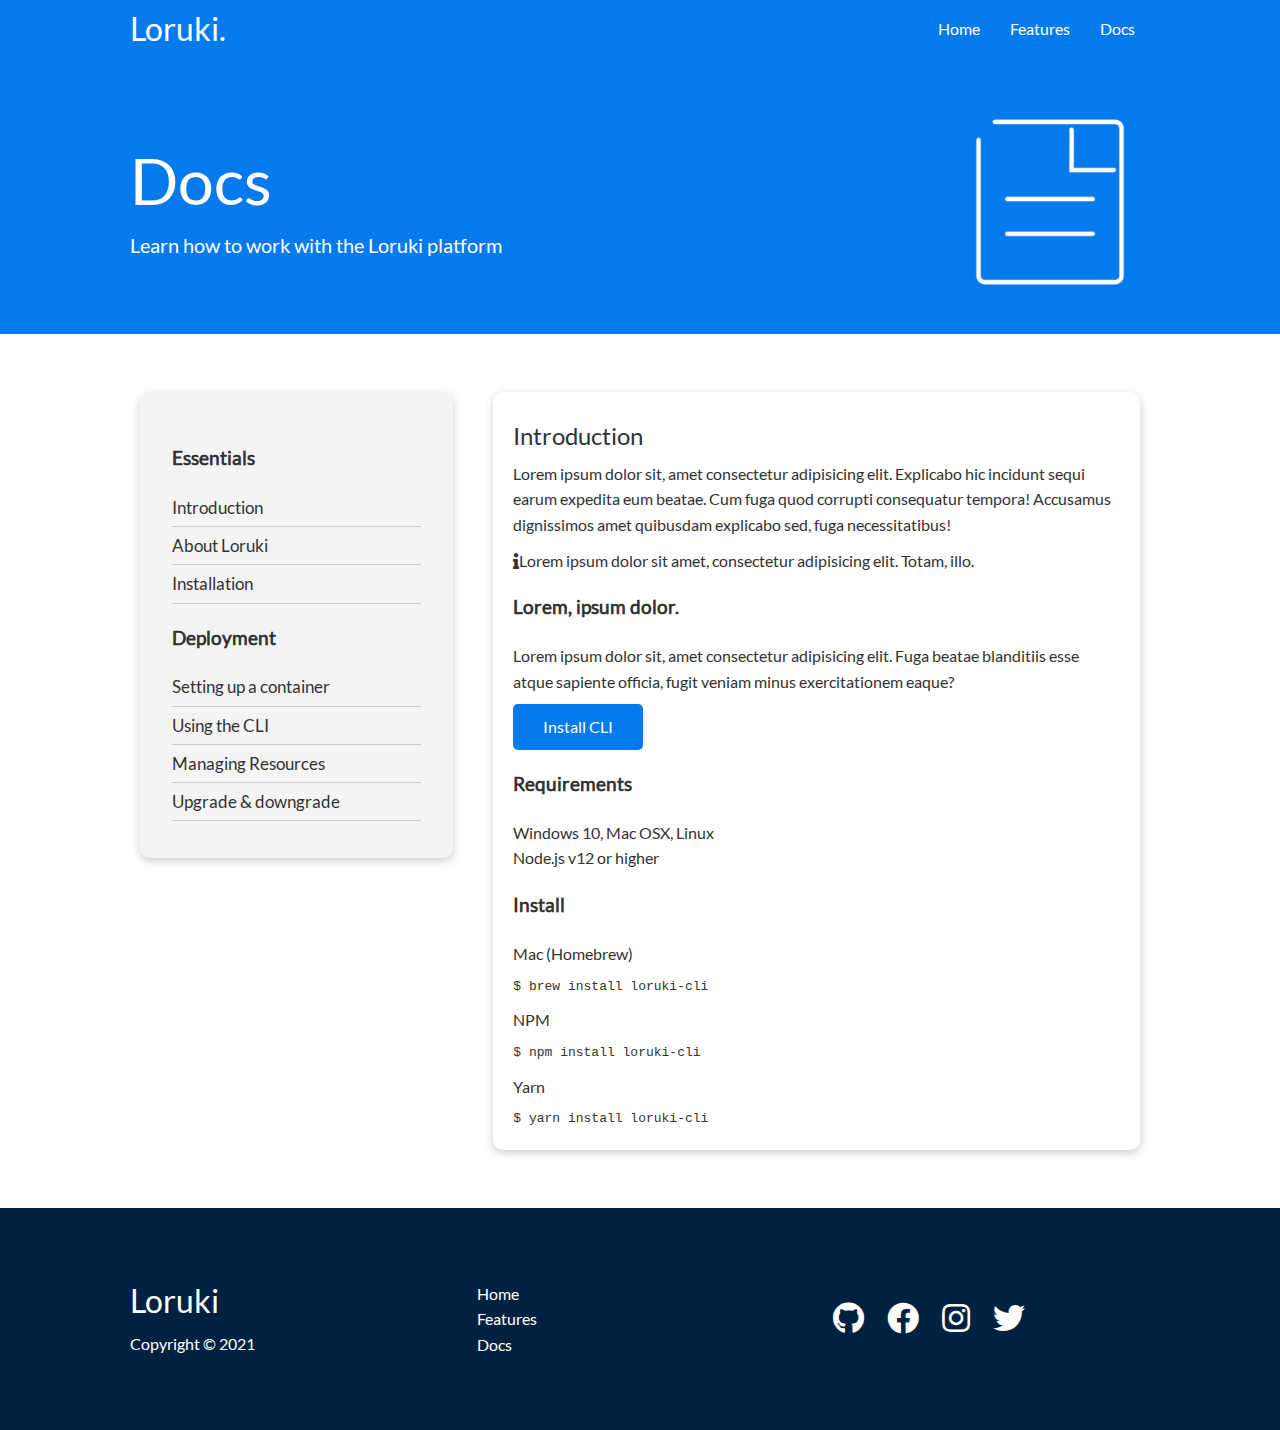
==== docs.html @ 594b865c "Added docs html file with few styles" ====
<!DOCTYPE html>
<html lang="en">
	<head>
		<meta charset="UTF-8">
		<meta name="viewport" content="width=device-width, initial-scale=1.0">
		<title>Loruki Website</title>
		<link rel="stylesheet" type="text/css" href="./css/style.css">
		<link rel="stylesheet" type="text/css" href="https://cdnjs.cloudflare.com/ajax/libs/font-awesome/5.15.2/css/all.min.css">
	</head>
	<body>
		<div class="navbar">
			<div class="container flex">
				<h1 class="logo">Loruki.</h1>
				<nav>
					<ul>
						<li><a href="index.html">Home</a></li>
						<li><a href="features.html">Features</a></li>
						<li><a href="docs.html">Docs</a></li>
					</ul>
				</nav>
			</div>
		</div>
		<section class="docs-head bg-primary py-3">
			<div class="container grid">
				<div>
					<h1 class="xl">Docs</h1>
					<p class="lead">Learn how to work with the Loruki platform</p>
				</div>
				<img src="./img/docs.png">
			</div>
		</section>
		<section class="docs-main my-4">
			<div class="container grid">
				<div class="card bg-light p-3">
					<h3 class="my-2">Essentials</h3>
					<nav>
						<ul>
							<li><a href="#">Introduction</a></li>
							<li><a href="#">About Loruki</a></li>
							<li><a href="#">Installation</a></li>
						</ul>
					</nav>
					<h3 class="my-2">Deployment</h3>
					<nav>
						<ul>
							<li><a href="#">Setting up a container</a></li>
							<li><a href="#">Using the CLI</a></li>
							<li><a href="#">Managing Resources</a></li>
							<li><a href="#">Upgrade & downgrade</a></li>
						</ul>
					</nav>
				</div>
				<div class="card">
					<h2>Introduction</h2>
					<p>Lorem ipsum dolor sit, amet consectetur adipisicing elit. Explicabo hic incidunt sequi earum 
						expedita eum beatae. Cum fuga quod corrupti consequatur tempora! Accusamus dignissimos amet 
						quibusdam explicabo sed, fuga necessitatibus!
					</p>
					<div class="alert alert-success">
						<i class="fas fa-info"></i>Lorem ipsum dolor sit amet, consectetur adipisicing elit. Totam, illo.
					</div>
					<h3>Lorem, ipsum dolor.</h3>
					<p>Lorem ipsum dolor sit, amet consectetur adipisicing elit. Fuga beatae blanditiis esse 
					atque sapiente officia, fugit veniam minus exercitationem eaque?
					</p>
					<a href="#" class="btn btn-primary">Install CLI</a>
					<h3>Requirements</h3>
					<ul>
						<li>Windows 10, Mac OSX, Linux</li>
						<li>Node.js v12 or higher</li>
					</ul>
					<h3>Install</h3>
					<p>Mac (Homebrew)</p>
					<pre><code>$ brew install loruki-cli</code></pre>
					<p>NPM</p>
					<pre><code>$ npm install loruki-cli</code></pre>
					<p>Yarn</p>
					<pre><code>$ yarn install loruki-cli</code></pre>
				</div>
			</div>
		</section>
		<footer class="footer bg-dark py-5">
			<div class="container grid grid-3">
				<div>
					<h1>Loruki</h1>
					<p>Copyright &copy; 2021</p>
				</div>
				<nav>
					<ul>
						<li><a href="index.html">Home</a></li>
						<li><a href="features.html">Features</a></li>
						<li><a href="docs.html">Docs</a></li>
					</ul>
				</nav>
				<div class="social">
					<a href="#"><i class="fab fa-github fa-2x"></i></a>
					<a href="#"><i class="fab fa-facebook fa-2x"></i></a>
					<a href="#"><i class="fab fa-instagram fa-2x"></i></a>
					<a href="#"><i class="fab fa-twitter fa-2x"></i></a>
				</div>
			</div>
		</footer>
	</body>
</html>
---- css/style.css ----
@font-face {
  font-family: fontLato;
  src: url(./../font/Lato-Regular.ttf);
}

:root {
  --primary-color: #047aed;
  --secondary-color: #1c3fa8;
  --dark-color: #002240;
  --light-color: #f4f4f4;
}

* {
  box-sizing: border-box;
  padding: 0;
  margin: 0;
}

body {
  font-family: "fontLato", sans-serif;
  color: #333;
  line-height: 1.6;
}

ul {
  list-style-type: none;
}

a {
  text-decoration: none;
  color: #333;
}

h1,
h2 {
  font-weight: 300;
  line-height: 1.2;
  margin: 10px 0;
}

p {
  margin: 10px 0;
}

img {
  width: 100%;
}

/* Navbar */

.navbar {
  background-color: var(--primary-color);
  color: #fff;
  height: 70px;
}

.navbar .flex {
  justify-content: space-between;
}

.navbar ul {
  display: flex;
}

.navbar a {
  color: #fff;
  padding: 10px;
  margin: 0 5px;
}

.navbar a:hover {
  border-bottom: 2px #fff solid;
  transition: border-bottom 2s ease-in;
}

/* Utilities */

.container {
  max-width: 1100px;
  margin: 0 auto;
  overflow: auto;
  padding: 0 40px;
}

.flex {
  display: flex;
  justify-content: center;
  align-items: center;
}

.grid {
  display: grid;
  grid-template-columns: repeat(2, 1fr);
  grid-gap: 20px;
  justify-content: center;
  align-items: center;
  height: 100%;
}

.btn {
  display: inline-block;
  padding: 10px 30px;
  cursor: pointer;
  border: none;
  border-radius: 5px;
}

.bg-primary,
.btn-primary {
  background-color: var(--primary-color);
  color: #fff;
}

.bg-secondary,
.btn-secondary {
  background-color: var(--secondary-color);
  color: #fff;
}

.bg-dark,
.btn-dark {
  background-color: var(--dark-color);
  color: #fff;
}

.bg-light,
.btn-light {
  background-color: var(--light-color) !important;
  color: #333;
}

.bg-primary a,
.btn-primary a,
.bg-secondary a,
.btn-secondary a,
.bg-dark a,
.btn-dark a {
  color: #fff;
}

/* Text-sizes */
.lead {
  font-size: 20px;
}

.sm {
  font-size: 16px;
}

.md {
  font-size: 32px;
}

.lg {
  font-size: 48px;
}

.xl {
  font-size: 64px;
}
/* Showcase */

.showcase {
  height: 400px;
  background-color: var(--primary-color);
  position: relative;
  color: #fff;
}

.showcase h1 {
  font-size: 40px;
}

.showcase .grid {
  grid-template-columns: 55% 45%;
  grid-gap: 30px;
  overflow: visible;
}

.showcase p {
  margin: 20px 0;
}

.card {
  background-color: #fff;
  border-radius: 10px;
  box-shadow: 0 3px 10px rgba(0, 0, 0, 0.2);
  padding: 20px;
  margin: 10px;
  color: #333;
}

.showcase-form {
  position: relative;
  top: 60px;
  height: 350px;
  width: 400px;
  padding: 40px;
  z-index: 100;
  justify-self: flex-end;
}

.showcase-form .form-control {
  margin: 30px 0;
}

.showcase-form input[type="text"],
.showcase-form input[type="email"] {
  border: 0;
  border-bottom: 1px solid #b4becb;
  width: 100%;
  padding: 3px;
  font-size: 16px;
}

.showcase-form input:focus {
  outline: none;
}

.btn-outline {
  background-color: transparent;
  border: 1px solid #fff;
}

.btn:hover {
  transform: scale(1.01);
}

.showcase::before,
.showcase::after {
  content: "";
  position: absolute;
  height: 100px;
  bottom: -70px;
  background: #fff;
  right: 0;
  left: 0;
  transform: skewY(-3deg);
}

/* Stats */
.stats {
  padding: 100px;
}

.grid-3 {
  grid-template-columns: repeat(3, 1fr);
}

.text-center {
  text-align: center;
}

.stats-heading {
  max-width: 500px;
  margin: 16px auto !important;
}

.stats .grid h3 {
  font-size: 35px;
}

.stats .grid p {
  font-size: 20px;
  font-weight: bold;
}

/* Margin */
.my-1 {
  margin: 16px 0;
}

.my-2 {
  margin: 24px 0;
}

.my-3 {
  margin: 32px 0;
}

.my-4 {
  margin: 48px 0;
}

.my-5 {
  margin: 64px 0;
}

.m-1 {
  margin: 16px;
}

.m-2 {
  margin: 24px;
}

.m-3 {
  margin: 32px;
}

.m-4 {
  margin: 48px;
}

.m-5 {
  margin: 64px;
}

/* Padding */

.py-1 {
  padding: 16px 0;
}

.py-2 {
  padding: 24px 0;
}

.py-3 {
  padding: 32px 0;
}

.py-4 {
  padding: 48px 0;
}

.py-5 {
  padding: 64px 0;
}

.p-1 {
  padding: 16px;
}

.p-2 {
  padding: 24px;
}

.p-3 {
  padding: 32px;
}

.p-4 {
  padding: 48px;
}

.p-5 {
  padding: 64px;
}

/* Cli */
.cli .grid {
  grid-template-columns: repeat(3, 1fr);
  grid-template-rows: repeat(2, 1fr);
}

.cli .grid > *:first-child {
  grid-column: 1 / 3;
  grid-row: 1 / 3;
}

/* Cloud */
.cloud .grid {
  grid-template-columns: 4fr 3fr;
}

/* Languages */
.languages .flex {
  flex-wrap: wrap;
}

.languages .card {
  text-align: center;
  margin: 18px 10px 40px;
  transition: 0.3s ease-in transform;
}

.languages .card h4 {
  font-size: 20px;
  margin-bottom: 10px;
}

.languages .card:hover {
  transform: translateY(-15px);
}
/* Features */
.features-head img,
.docs-head img {
  width: 200px;
  justify-self: flex-end;
}

.features-sub-head img {
  width: 300px;
  justify-self: flex-end;
}

.features-main .card > i {
  margin-right: 20px;
}

.features-main .grid {
  padding: 30px;
}

.features-main .grid > *:first-child {
  grid-column: 1 / span 3;
}

.features-main .grid > *:nth-child(2) {
  grid-column: 1 / span 2;
}

/* Docs */

.docs-main h3 {
  margin: 20px 0;
}

.docs-main .grid {
  grid-template-columns: 1fr 2fr;
  align-items: flex-start;
}

.docs-main nav li {
  font-size: 17px;
  padding-bottom: 5px;
  margin-bottom: 5px;
  border-bottom: 1px solid #ccc;
}

.docs-main a:hover {
  font-weight: bold;
}

/* Footer */
.footer .social a {
  margin: 0 10px;
}

/*......Media Queries......*/
/* Tablets and Under */
@media (max-width: 768px) {
  .grid,
  .showcase .grid,
  .cli .grid,
  .cloud .grid,
  .stats .grid {
    grid-template-columns: 1fr;
    grid-template-rows: 1fr;
  }

  .showcase {
    height: auto;
  }
  .showcase-text {
    margin-top: 40px;
    text-align: center;
  }
  .showcase-form {
    justify-self: center;
    margin: auto;
  }

  .cli .grid > *:first-child {
    grid-column: 1;
    grid-row: 1;
  }
}

/* Mobile */
@media (max-width: 500px) {
  .navbar {
    height: 110px;
  }
  .navbar .flex {
    flex-direction: column;
  }

  .navbar ul {
    padding: 10px;
    background-color: rgba(0, 0, 0, 0.1);
  }
}
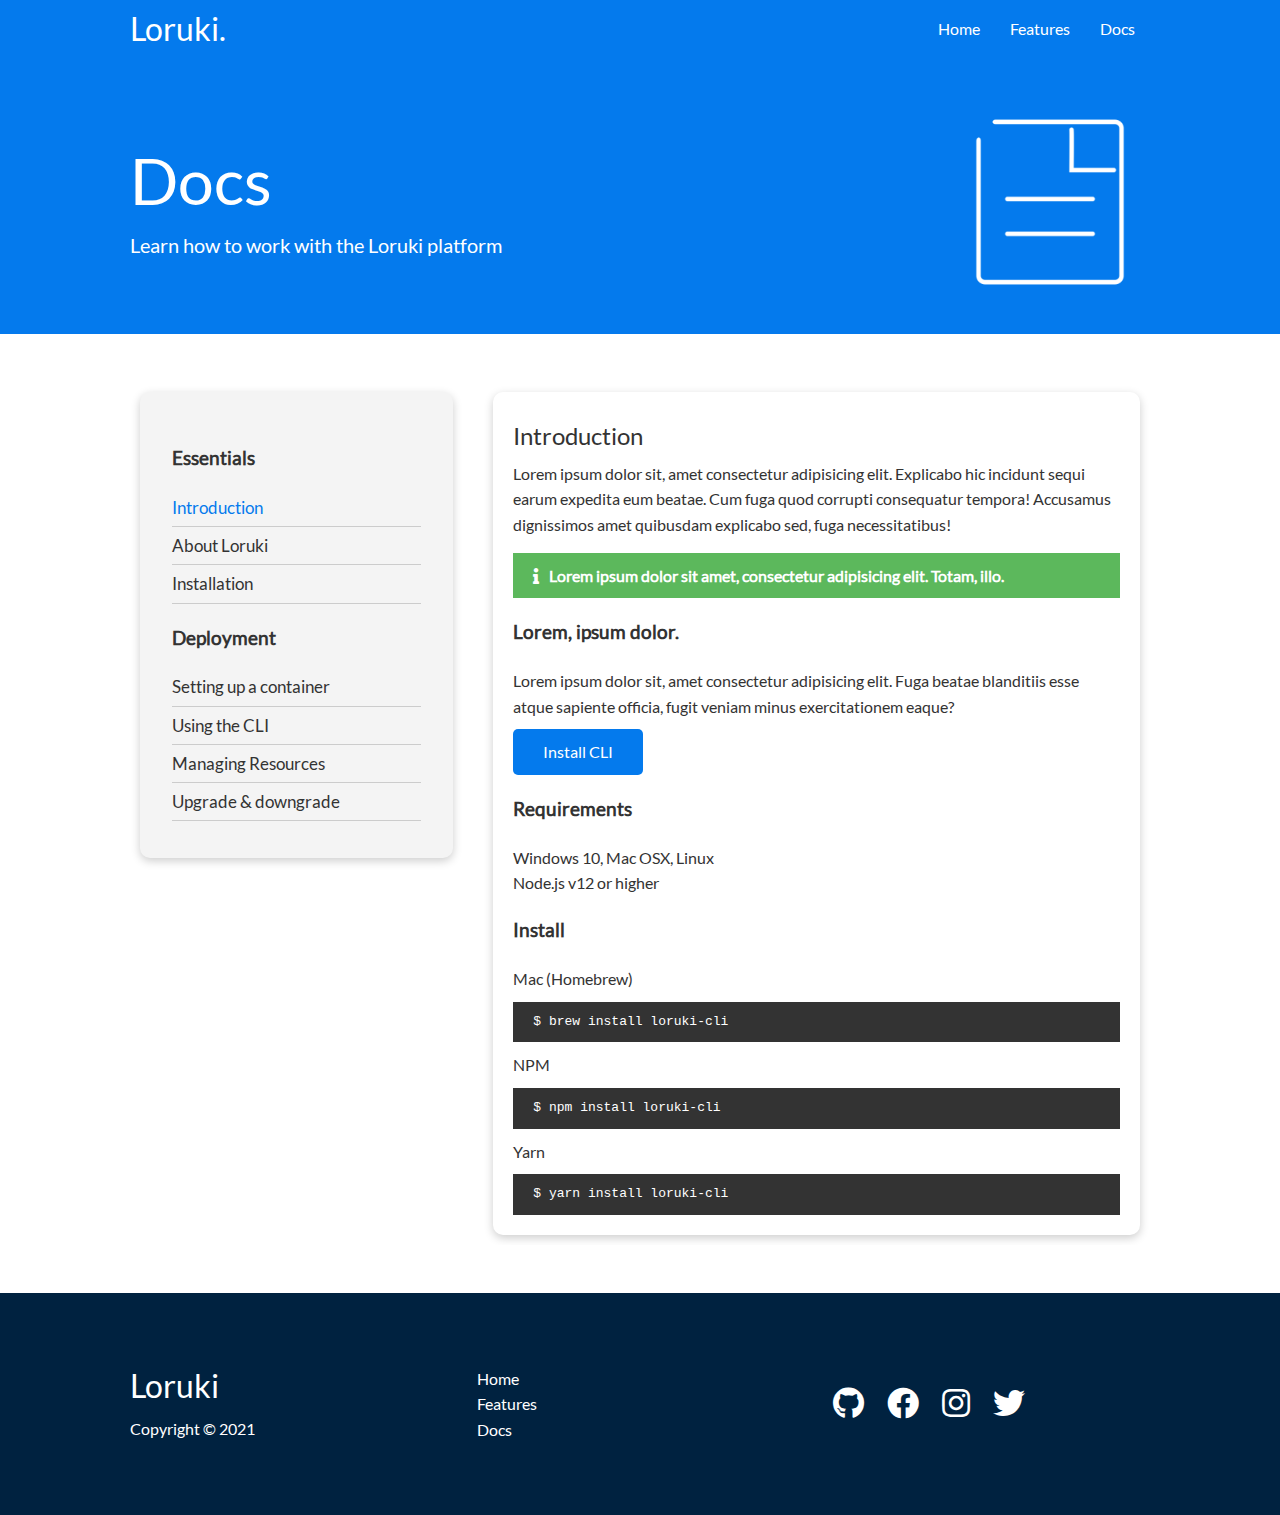
==== commit 8a120cd1: "Added animation and all css" ====
--- a/docs.html
+++ b/docs.html
@@ -35,7 +35,7 @@
 					<h3 class="my-2">Essentials</h3>
 					<nav>
 						<ul>
-							<li><a href="#">Introduction</a></li>
+							<li><a href="#" class="text-primary">Introduction</a></li>
 							<li><a href="#">About Loruki</a></li>
 							<li><a href="#">Installation</a></li>
 						</ul>
--- a/css/style.css
+++ b/css/style.css
@@ -8,6 +8,8 @@
   --secondary-color: #1c3fa8;
   --dark-color: #002240;
   --light-color: #f4f4f4;
+  --success-color: #5cb85c;
+  --erro-color: #d9534f;
 }
 
 * {
@@ -44,6 +46,13 @@
 
 img {
   width: 100%;
+}
+
+code,
+pre {
+  background: #333;
+  color: #fff;
+  padding: 10px;
 }
 
 /* Navbar */
@@ -137,6 +146,45 @@
 .btn-dark a {
   color: #fff;
 }
+/* Text Colors */
+
+.text-primary {
+  color: var(--primary-color);
+}
+
+.text-secondary {
+  color: var(--secondary-color);
+}
+
+.text-dark {
+  color: var(--dark-color);
+}
+
+.text-light {
+  color: var(--light-color) !important;
+}
+
+/* Alerts */
+.alert {
+  background-color: var(--light-color);
+  padding: 10px 20px;
+  font-weight: bold;
+  margin: 15px 0;
+}
+
+.alert i {
+  margin-right: 10px;
+}
+
+.alert-success {
+  background-color: var(--success-color);
+  color: #fff;
+}
+
+.alert-error {
+  background-color: var(--erro-color);
+  color: #fff;
+}
 
 /* Text-sizes */
 .lead {
@@ -165,6 +213,10 @@
   background-color: var(--primary-color);
   position: relative;
   color: #fff;
+}
+
+.showcase-text {
+  animation: slideInFromLeft 1s ease-in;
 }
 
 .showcase h1 {
@@ -198,6 +250,7 @@
   padding: 40px;
   z-index: 100;
   justify-self: flex-end;
+  animation: slideInFromRight 1s ease-in;
 }
 
 .showcase-form .form-control {
@@ -241,6 +294,7 @@
 /* Stats */
 .stats {
   padding: 100px;
+  animation: slideInFromBottom 1s ease-in;
 }
 
 .grid-3 {
@@ -437,7 +491,42 @@
 .footer .social a {
   margin: 0 10px;
 }
-
+/* Animations */
+@keyframes slideInFromLeft {
+  0% {
+    transform: translateX(-100%);
+  }
+  100% {
+    transform: translateX(0);
+  }
+}
+
+@keyframes slideInFromRight {
+  0% {
+    transform: translateX(100%);
+  }
+  100% {
+    transform: translateX(0);
+  }
+}
+
+@keyframes slideInFromTop {
+  0% {
+    transform: translateY(-100%);
+  }
+  100% {
+    transform: translateY(0);
+  }
+}
+
+@keyframes slideInFromBottom {
+  0% {
+    transform: translateY(100%);
+  }
+  100% {
+    transform: translateY(0);
+  }
+}
 /*......Media Queries......*/
 /* Tablets and Under */
 @media (max-width: 768px) {
@@ -445,7 +534,9 @@
   .showcase .grid,
   .cli .grid,
   .cloud .grid,
-  .stats .grid {
+  .stats .grid,
+  .features-main .grid,
+  .docs-main .grid {
     grid-template-columns: 1fr;
     grid-template-rows: 1fr;
   }
@@ -456,15 +547,34 @@
   .showcase-text {
     margin-top: 40px;
     text-align: center;
+    animation: slideInFromTop 1s ease-in;
   }
   .showcase-form {
     justify-self: center;
     margin: auto;
+    animation: slideInFromBottom 1s ease-in;
   }
 
   .cli .grid > *:first-child {
     grid-column: 1;
     grid-row: 1;
+  }
+
+  .features-head,
+  .features-sub-head,
+  .docs-head {
+    text-align: center;
+  }
+
+  .features-head img,
+  .features-sub-head img,
+  .docs-head img {
+    justify-self: center;
+  }
+
+  .features-main .grid > *:first-child,
+  .features-main .grid > *:nth-child(2) {
+    grid-column: 1;
   }
 }
 
